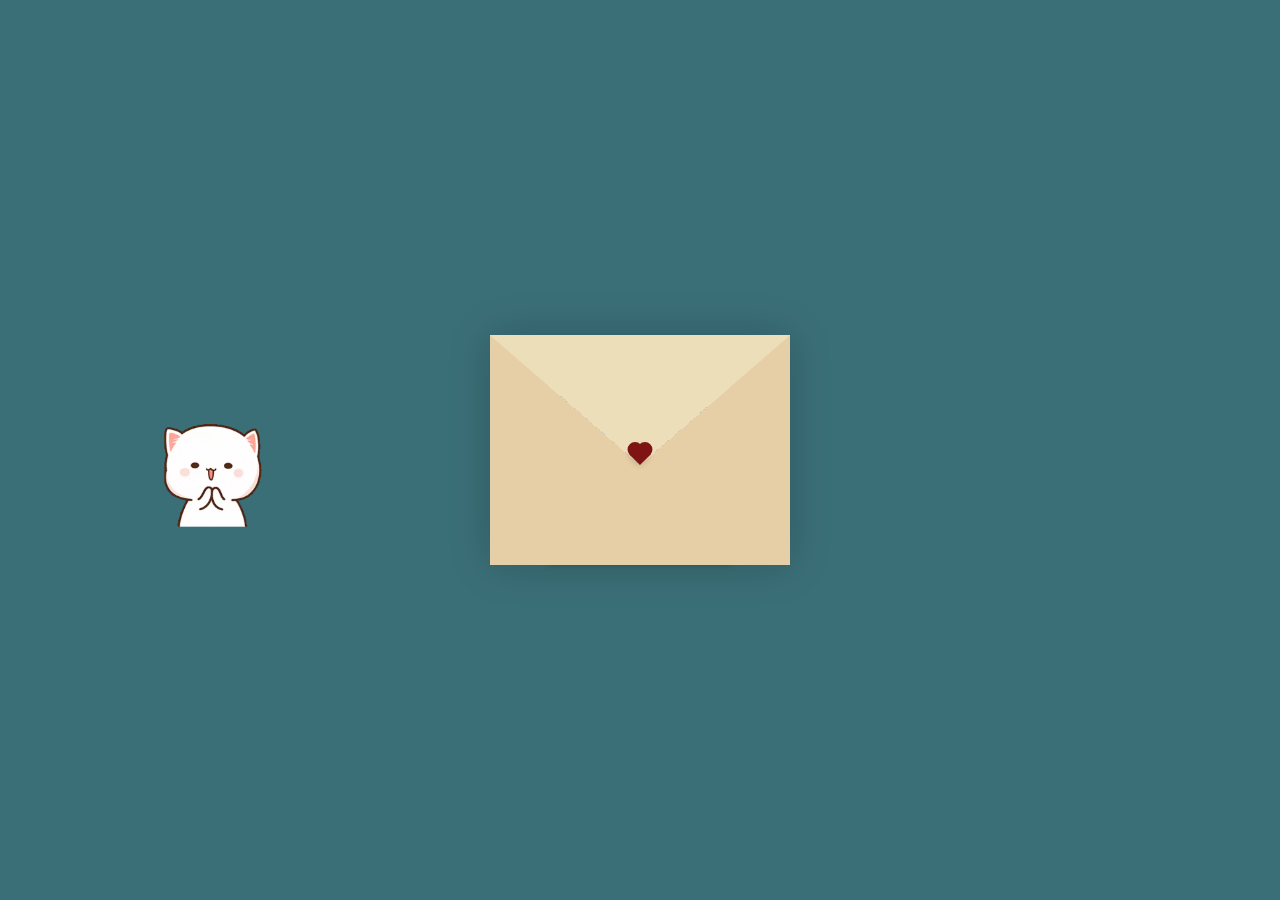
==== envelope.html @ 01c3006b "Add files via upload" ====
<!DOCTYPE html>
<html lang="en">
<head>
    <meta charset="UTF-8">
    <meta http-equiv="X-UA-Compatible" content="IE=edge">
    <meta name="viewport" content="width=device-width, initial-scale=1.0">
    <title>CSS Envelope + Letter (Open/Close on Click)</title>
    <link rel="stylesheet" href="./style.css">
</head>
<body>
    <div class="container">
        <!-- Add GIF on the left side -->
        <img src="cute-love.gif" alt="Cute Love GIF" class="love-gif">
        
        <div class="envelope-wrapper">
            <div class="envelope">
                <div class="letter">
                    <div class="text">
                        <strong>Happy Valentine's Day Baby</strong>
                        <p>
                            
                               Alviii!!!Sorry if I keep cringing you out but I cant help it. All i wanna do is appreciate you.All my life i never did these things for anyone. I never felt like doin them🥹.But you are just too sweeet and  i feeel like giving you the world . Cheesy but isn't that what love should feel like? 😤You probably already know how amazing you are, but I still want to remind you that you are truly the most perfect person I’ve ever met. You’re so calm, mature, and the way you handle things I could never :’’’  No matter what happens, you never lose your temper, never raise your voice at me. You always know how to handle my mood swings, my overthinking without making me feel guilty about it👉🏼👈🏼 You let me be myself, completely, without ever trying to change me. And that means the world to me.Ik it hasnt been much time but still i love you so damn much . Idk if we  ever gonna make it to end or if either of us will change over time. But I don’t want to look back one day and regret not expressing my feelings enough. I love you jaaan 🖤. I know you already know, but I’ll say it again: I’m always here for you. Always. You don’t have to carry everything on your own.My shoulder will always be here for you.🫶🏼
                        </p>
                    </div>
                </div>
            </div>
            <div class="heart"></div>
        </div>
    </div>

    <script>
        const envelope = document.querySelector('.envelope-wrapper');
        envelope.addEventListener('click', () => {
            envelope.classList.toggle('flap');
        });
    </script>
</body>
</html>
---- style.css ----
:root {
  --primary: #fff;
  --bg-color: rgb(59, 111, 120);
  --bg-envelope-color: #f5edd1;
  --envelope-tab: #ecdeb8;
  --envelope-cover: #e6cfa7;
  --shadow-color: rgba(0, 0, 0, 0.2);
  --txt-color: #444;
  --heart-color: rgb(126, 20, 20);
}

body {
  margin: 0;
  padding: 0;
  box-sizing: border-box;
  background: var(--bg-color);
  display: flex;
  align-items: center;
  justify-content: center;
}

.container {
  height: 100vh;
  display: grid;
  place-items: center;
}

.container > .envelope-wrapper {
  background: var(--bg-envelope-color);
  box-shadow: 0 0 40px var(--shadow-color);
}

.envelope-wrapper > .envelope {
  position: relative;
  width: 300px;
  height: 230px;
}

.envelope-wrapper > .envelope::before {
  content: "";
  position: absolute;
  top: 0;
  z-index: 2;
  border-top: 130px solid var(--envelope-tab);
  border-right: 150px solid transparent;
  border-left: 150px solid transparent;
  transform-origin: top;
  transition: all 0.5s ease-in-out 0.7s;
}

.envelope-wrapper > .envelope::after {
  content: "";
  position: absolute;
  z-index: 2;
  width: 0px;
  height: 0px;
  border-top: 130px solid transparent;
  border-right: 150px solid var(--envelope-cover);
  border-bottom: 100px solid var(--envelope-cover);
  border-left: 150px solid var(--envelope-cover);
}

/* ✉️ LETTER - Height is fine, just need to move it up when opened */
.envelope > .letter {
  position: absolute;
  right: 20%;
  bottom: 0;
  width: 54%;
  height: 80%;
  background: var(--primary);
  text-align: center;
  transition: all 1s ease-in-out;
  box-shadow: 0 0 5px var(--shadow-color);
  padding: 20px 10px;

  /* Enable scrolling for long messages */
  overflow-y: auto;
  max-height: 80%;
  scrollbar-width: thin;
  scrollbar-color: #aaa transparent;
}

/* Custom scrollbar styling */
.envelope > .letter::-webkit-scrollbar {
  width: 6px; /* Thin scrollbar */
}

.envelope > .letter::-webkit-scrollbar-thumb {
  background-color: #aaa; /* Scrollbar color */
  border-radius: 5px;
}

.envelope > .letter::-webkit-scrollbar-track {
  background: transparent;
}

/* 📝 TEXT INSIDE THE LETTER */
.envelope > .letter > .text {
  font-family: 'Gill Sans', 'Gill Sans MT', Calibri, 'Trebuchet MS', sans-serif;
  color: var(--txt-color);
  text-align: left;
  font-size: 10px;
}

/* ❤️ HEART BUTTON */
.heart {
  position: absolute;
  top: 50%;
  left: 50%;
  width: 15px;
  height: 15px;
  background: var(--heart-color);
  z-index: 4;
  transform: translate(-50%, -20%) rotate(45deg);
  transition: transform 0.5s ease-in-out 1s;
  box-shadow: 0 1px 6px var(--shadow-color);
  cursor: pointer;
}

.heart:before, 
.heart:after {
  content: "";
  position: absolute;
  width: 15px;
  height: 15px;
  background-color: var(--heart-color);
  border-radius: 50%;
}

.heart:before {
  top: -7.5px;
}

.heart:after {
  right: 7.5px;
}

/* ✉️ ENVELOPE OPENING - LETTER MOVES HIGHER */
.flap > .envelope:before {
  transform: rotateX(180deg);
  z-index: 0;
}

/* Adjust the letter's height and position when the envelope is opened */
.flap > .envelope > .letter {
  bottom: 210px; /* Move the letter higher to avoid the envelope curve */
  height: 95%; /* Increase the height of the letter */
  transform: scale(1.5); /* Optional: Scale the letter for better visibility */
  transition-delay: 1s;
}

/* The heart rotates when opened */
.flap > .heart {
  transform: rotate(90deg);
  transition-delay: 0.4s;
}

/* 📷 LOVE GIF POSITIONING */
.love-gif {
  position: absolute;
  left: 10%;
  top: 50%;
  transform: translateY(-50%);
  width: 150px; /* Adjust size */
  height: auto;
}
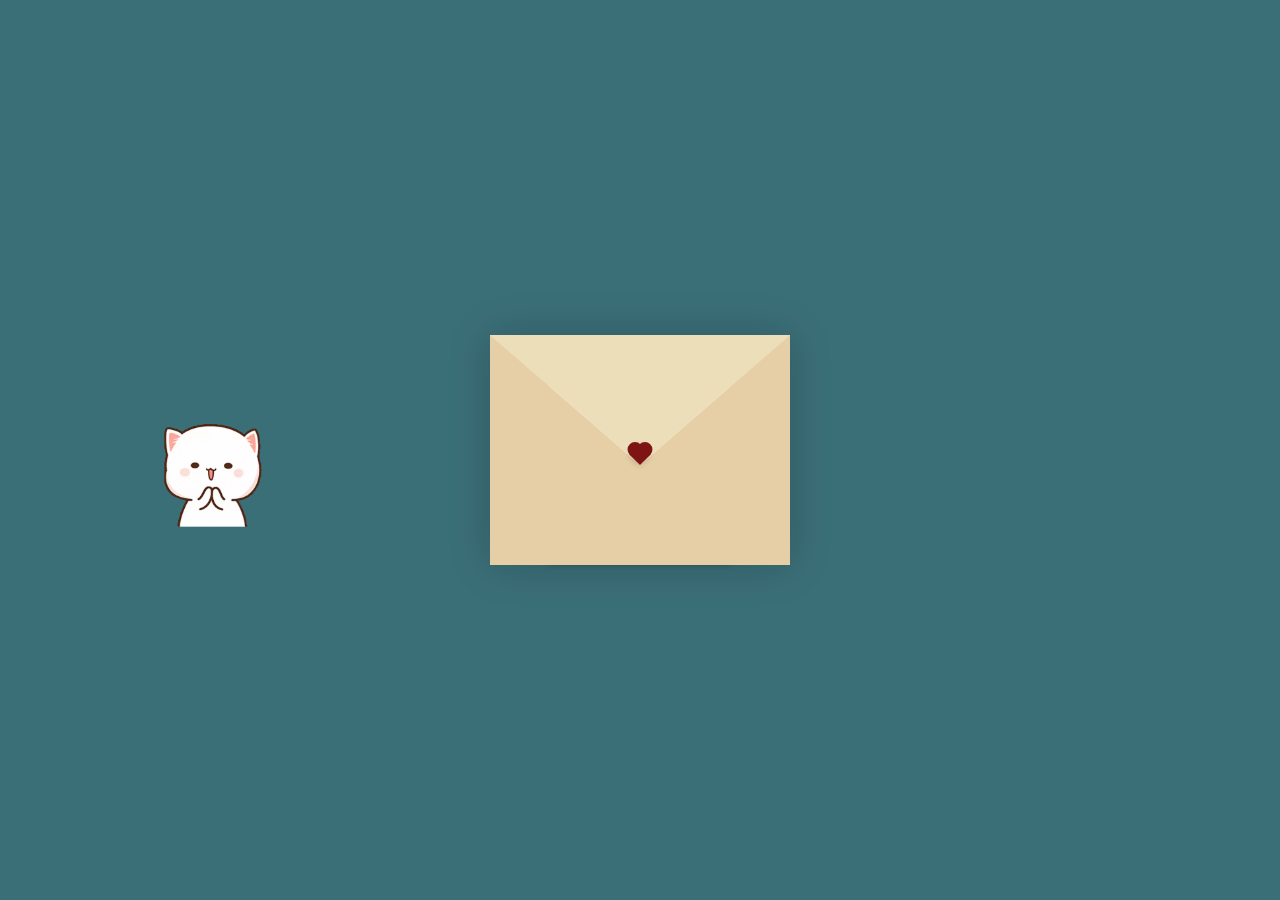
==== commit fc221163: "Update envelope.html" ====
--- a/envelope.html
+++ b/envelope.html
@@ -16,11 +16,9 @@
             <div class="envelope">
                 <div class="letter">
                     <div class="text">
-                        <strong>Happy Valentine's Day Baby</strong>
+                        <strong>Happy Valentine's Day to my friends</strong>
                         <p>
-                            
-                               Alviii!!!Sorry if I keep cringing you out but I cant help it. All i wanna do is appreciate you.All my life i never did these things for anyone. I never felt like doin them🥹.But you are just too sweeet and  i feeel like giving you the world . Cheesy but isn't that what love should feel like? 😤You probably already know how amazing you are, but I still want to remind you that you are truly the most perfect person I’ve ever met. You’re so calm, mature, and the way you handle things I could never :’’’  No matter what happens, you never lose your temper, never raise your voice at me. You always know how to handle my mood swings, my overthinking without making me feel guilty about it👉🏼👈🏼 You let me be myself, completely, without ever trying to change me. And that means the world to me.Ik it hasnt been much time but still i love you so damn much . Idk if we  ever gonna make it to end or if either of us will change over time. But I don’t want to look back one day and regret not expressing my feelings enough. I love you jaaan 🖤. I know you already know, but I’ll say it again: I’m always here for you. Always. You don’t have to carry everything on your own.My shoulder will always be here for you.🫶🏼
-                        </p>
+ </p>
                     </div>
                 </div>
             </div>
